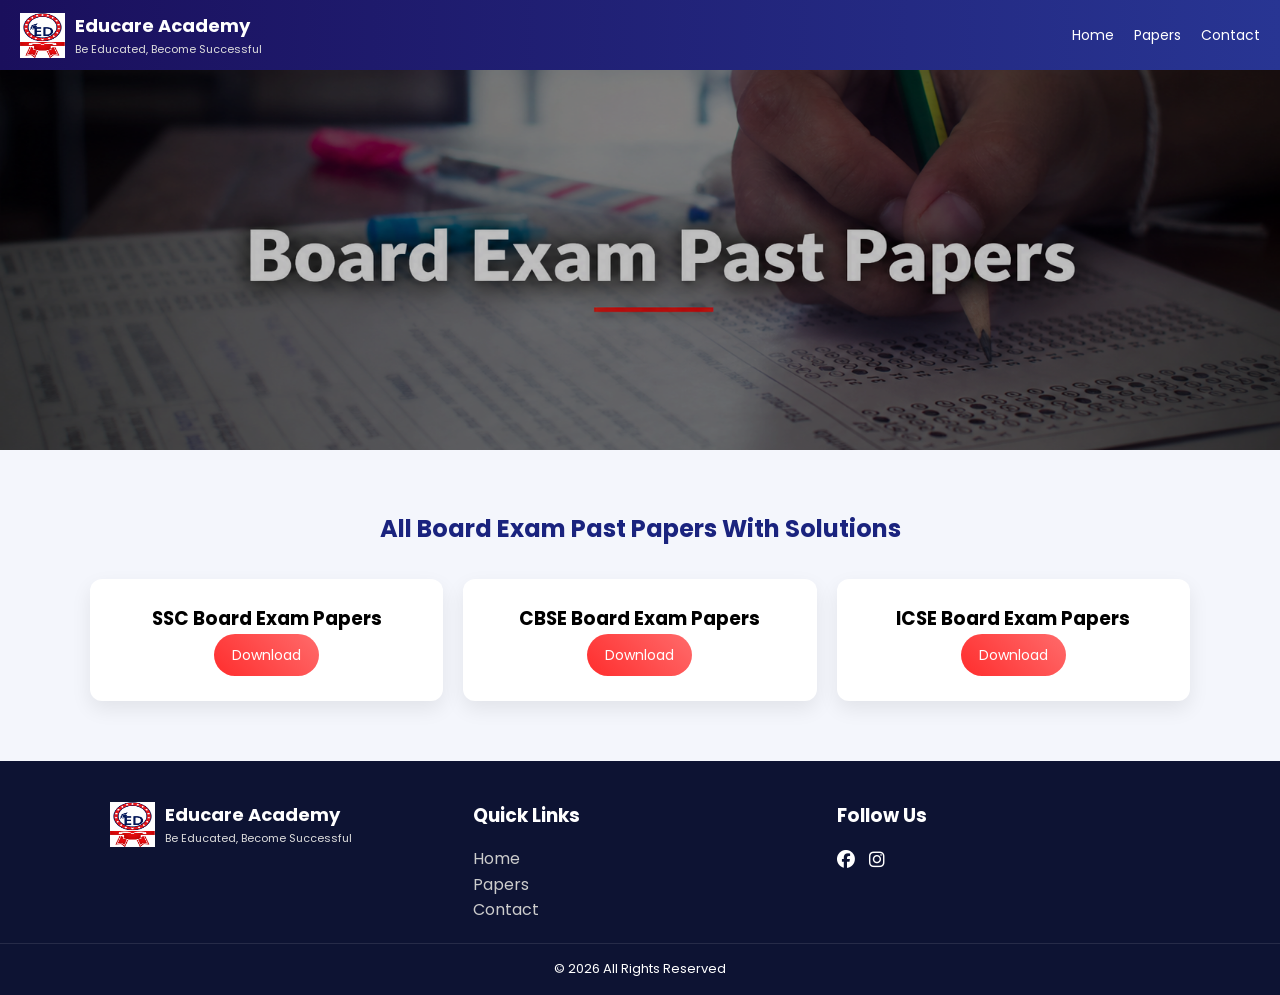
==== board-papers.html @ 6310fab0 "Updated my project" ====
<!DOCTYPE html>
<html lang="en">

<head>
    <meta charset="UTF-8">
    <meta name="viewport" content="width=device-width, initial-scale=1.0">
    <title>Board Exam Past Papers</title>

    <!-- Font -->
    <link href="https://fonts.googleapis.com/css2?family=Poppins:wght@300;400;600&display=swap" rel="stylesheet">

    <!-- Font Awesome -->
    <link rel="stylesheet" href="https://cdnjs.cloudflare.com/ajax/libs/font-awesome/6.5.1/css/all.min.css">

    <style>
        * {
            margin: 0;
            padding: 0;
            box-sizing: border-box;
            font-family: 'Poppins', sans-serif;
        }

        body {
            line-height: 1.6;
        }

        /* NAVBAR */
        .navbar {
            background: linear-gradient(90deg, #1a0f5c, #283593);
            padding: 12px 20px;
            color: white;
            display: flex;
            justify-content: space-between;
            align-items: center;
            flex-wrap: wrap;
        }

        /* LOGO */
        .logo {
            display: flex;
            align-items: center;
            gap: 10px;
            text-decoration: none;
            color: white;
        }

        .logo img {
            width: 45px;
            height: 45px;
        }

        .logo-text h2 {
            font-size: 18px;
        }

        .logo-text span {
            font-size: 11px;
            color: #ddd;
            display: block;
        }

        /* NAV LINKS */
        .nav-links {
            display: flex;
            gap: 20px;
            list-style: none;
        }

        .nav-links li a {
            color: white;
            text-decoration: none;
            font-size: 14px;
            transition: 0.3s;
        }

        .nav-links li a:hover {
            color: #ff4d4d;
        }

        /* HERO */
        .hero-section {
            width: 100%;
            height: 380px;
            background: url('images/board-bg.png') no-repeat center/cover;
            position: relative;
        }

        .hero-section::after {
            content: "";
            position: absolute;
            inset: 0;
            background: rgba(0, 0, 0, 0.25);
        }

        /* SECTION */
        .section {
            padding: 60px 15px;
            background: #f4f6fc;
            text-align: center;
        }

        .section h2 {
            color: #1a237e;
            margin-bottom: 30px;
        }

        /* GRID */
        .grid {
            display: grid;
            grid-template-columns: repeat(auto-fit, minmax(240px, 1fr));
            gap: 20px;
            max-width: 1100px;
            margin: auto;
        }

        /* CARD */
        .card {
            padding: 25px;
            border-radius: 12px;
            background: #fff;
            box-shadow: 0 8px 20px rgba(0, 0, 0, 0.08);
            transition: 0.3s ease;
        }

        .card:hover {
            transform: translateY(-6px);
        }

        /* BUTTON */
        .btn {
            background: linear-gradient(45deg, #ff2d2d, #ff6b6b);
            color: #fff;
            padding: 10px 18px;
            border-radius: 25px;
            text-decoration: none;
            font-size: 14px;
            display: inline-block;
            transition: 0.3s;
        }

        .btn:hover {
            transform: scale(1.05);
        }

        /* FOOTER */
        .footer {
            background: #0d1333;
            color: #fff;
            padding-top: 40px;
        }

        .footer-container {
            display: grid;
            grid-template-columns: repeat(auto-fit, minmax(220px, 1fr));
            gap: 30px;
            max-width: 1100px;
            margin: auto;
            padding: 0 20px;
        }

        .footer-box h3 {
            margin-bottom: 15px;
        }

        .footer-box p {
            font-size: 14px;
            color: #ccc;
        }

        .footer-box ul {
            list-style: none;
        }

        .footer-box ul li a {
            color: #ccc;
            text-decoration: none;
        }

        .footer-box ul li a:hover {
            color: #ff4d4d;
        }

        /* SOCIAL */
        .social-icons a {
            color: #fff;
            margin-right: 10px;
            font-size: 18px;
            transition: 0.3s;
        }

        .social-icons a:hover {
            color: #ff4d4d;
        }

        .footer-bottom {
            text-align: center;
            padding: 15px;
            margin-top: 20px;
            border-top: 1px solid rgba(255, 255, 255, 0.1);
            font-size: 13px;
        }

        /* RESPONSIVE */
        @media(max-width:768px) {
            .hero-section {
                height: 250px;
            }
        }

        @media(max-width:480px) {
            .navbar {
                flex-direction: column;
                align-items: flex-start;
                gap: 10px;
            }

            .nav-links {
                width: 100%;
                justify-content: space-between;
                flex-wrap: wrap;
            }

            .hero-section {
                height: 180px;
            }

            .logo img {
                width: 40px;
            }
        }
    </style>
</head>

<body>

    <!-- NAVBAR -->
    <div class="navbar">
        <a href="#" class="logo">
            <img src="images/logo.png" alt="Logo">
            <div class="logo-text">
                <h2>Educare Academy</h2>
                <span>Be Educated, Become Successful</span>
            </div>
        </a>

        <ul class="nav-links">
            <li><a href="#">Home</a></li>
            <li><a href="#">Papers</a></li>
            <li><a href="#">Contact</a></li>
        </ul>
    </div>

    <!-- HERO -->
    <div class="hero-section"></div>

    <!-- SECTION -->
    <div class="section">
        <h2>All Board Exam Past Papers With Solutions</h2>

        <div class="grid">

            <div class="card">
                <h3>SSC Board Exam Papers</h3>
                <a href="#" class="btn">Download</a>
            </div>

            <div class="card">
                <h3>CBSE Board Exam Papers</h3>
                <a href="#" class="btn">Download</a>
            </div>

            <div class="card">
                <h3>ICSE Board Exam Papers</h3>
                <a href="#" class="btn">Download</a>
            </div>

        </div>
    </div>

    <!-- FOOTER -->
    <footer class="footer">

        <div class="footer-container">

            <!-- LOGO -->
            <div class="footer-box">
                <a href="#" class="logo">
                    <img src="images/logo.png" alt="Logo">
                    <div class="logo-text">
                        <h2>Educare Academy</h2>
                        <span>Be Educated, Become Successful</span>
                    </div>
                </a>
            </div>

            <!-- LINKS -->
            <div class="footer-box">
                <h3>Quick Links</h3>
                <ul>
                    <li><a href="#">Home</a></li>
                    <li><a href="#">Papers</a></li>
                    <li><a href="#">Contact</a></li>
                </ul>
            </div>

            <!-- SOCIAL -->
            <div class="footer-box">
                <h3>Follow Us</h3>
                <div class="social-icons">
                    <a href="#"><i class="fab fa-facebook"></i></a>
                    <a href="#"><i class="fab fa-instagram"></i></a>
                </div>
            </div>

        </div>

        <div class="footer-bottom">
            © 2026 All Rights Reserved
        </div>

    </footer>

</body>

</html>
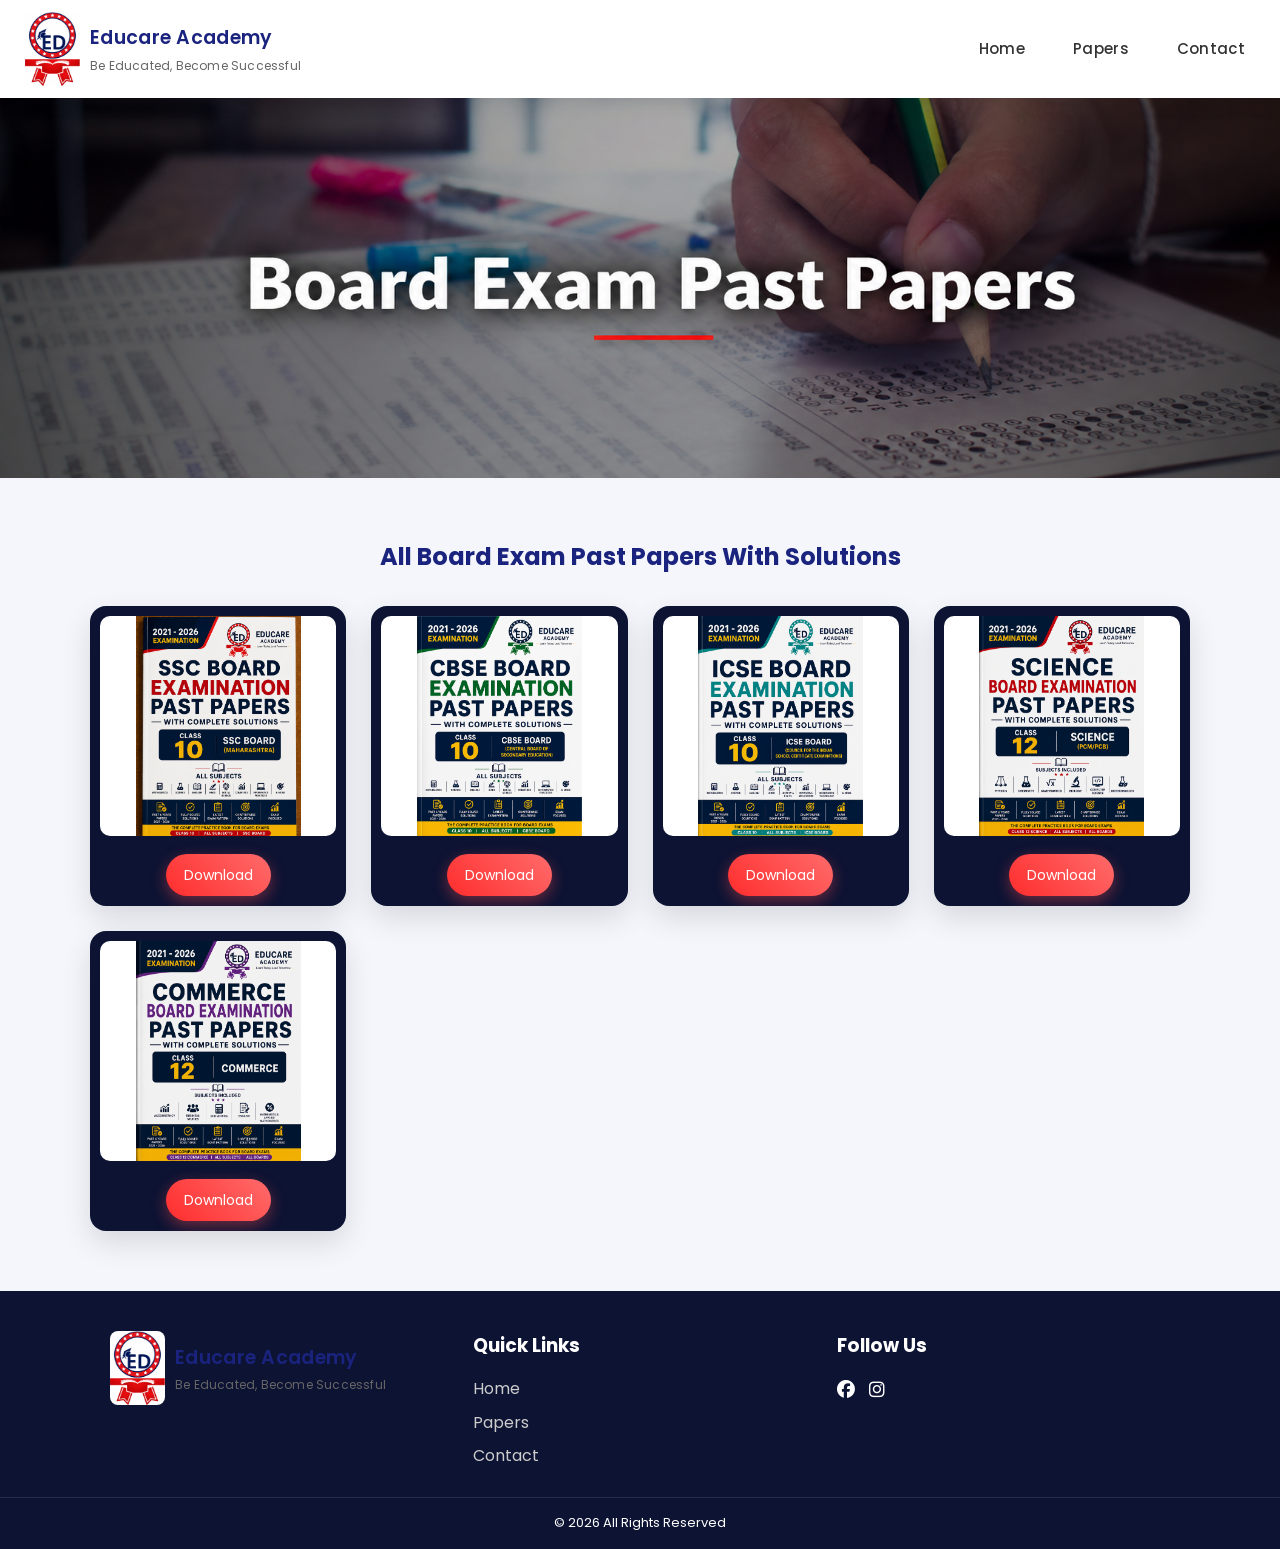
==== commit f2c069fa: "Updated Monday" ====
--- a/board-papers.html
+++ b/board-papers.html
@@ -5,230 +5,12 @@
     <meta charset="UTF-8">
     <meta name="viewport" content="width=device-width, initial-scale=1.0">
     <title>Board Exam Past Papers</title>
-
     <!-- Font -->
     <link href="https://fonts.googleapis.com/css2?family=Poppins:wght@300;400;600&display=swap" rel="stylesheet">
-
     <!-- Font Awesome -->
     <link rel="stylesheet" href="https://cdnjs.cloudflare.com/ajax/libs/font-awesome/6.5.1/css/all.min.css">
-
-    <style>
-        * {
-            margin: 0;
-            padding: 0;
-            box-sizing: border-box;
-            font-family: 'Poppins', sans-serif;
-        }
-
-        body {
-            line-height: 1.6;
-        }
-
-        /* NAVBAR */
-        .navbar {
-            background: linear-gradient(90deg, #1a0f5c, #283593);
-            padding: 12px 20px;
-            color: white;
-            display: flex;
-            justify-content: space-between;
-            align-items: center;
-            flex-wrap: wrap;
-        }
-
-        /* LOGO */
-        .logo {
-            display: flex;
-            align-items: center;
-            gap: 10px;
-            text-decoration: none;
-            color: white;
-        }
-
-        .logo img {
-            width: 45px;
-            height: 45px;
-        }
-
-        .logo-text h2 {
-            font-size: 18px;
-        }
-
-        .logo-text span {
-            font-size: 11px;
-            color: #ddd;
-            display: block;
-        }
-
-        /* NAV LINKS */
-        .nav-links {
-            display: flex;
-            gap: 20px;
-            list-style: none;
-        }
-
-        .nav-links li a {
-            color: white;
-            text-decoration: none;
-            font-size: 14px;
-            transition: 0.3s;
-        }
-
-        .nav-links li a:hover {
-            color: #ff4d4d;
-        }
-
-        /* HERO */
-        .hero-section {
-            width: 100%;
-            height: 380px;
-            background: url('images/board-bg.png') no-repeat center/cover;
-            position: relative;
-        }
-
-        .hero-section::after {
-            content: "";
-            position: absolute;
-            inset: 0;
-            background: rgba(0, 0, 0, 0.25);
-        }
-
-        /* SECTION */
-        .section {
-            padding: 60px 15px;
-            background: #f4f6fc;
-            text-align: center;
-        }
-
-        .section h2 {
-            color: #1a237e;
-            margin-bottom: 30px;
-        }
-
-        /* GRID */
-        .grid {
-            display: grid;
-            grid-template-columns: repeat(auto-fit, minmax(240px, 1fr));
-            gap: 20px;
-            max-width: 1100px;
-            margin: auto;
-        }
-
-        /* CARD */
-        .card {
-            padding: 25px;
-            border-radius: 12px;
-            background: #fff;
-            box-shadow: 0 8px 20px rgba(0, 0, 0, 0.08);
-            transition: 0.3s ease;
-        }
-
-        .card:hover {
-            transform: translateY(-6px);
-        }
-
-        /* BUTTON */
-        .btn {
-            background: linear-gradient(45deg, #ff2d2d, #ff6b6b);
-            color: #fff;
-            padding: 10px 18px;
-            border-radius: 25px;
-            text-decoration: none;
-            font-size: 14px;
-            display: inline-block;
-            transition: 0.3s;
-        }
-
-        .btn:hover {
-            transform: scale(1.05);
-        }
-
-        /* FOOTER */
-        .footer {
-            background: #0d1333;
-            color: #fff;
-            padding-top: 40px;
-        }
-
-        .footer-container {
-            display: grid;
-            grid-template-columns: repeat(auto-fit, minmax(220px, 1fr));
-            gap: 30px;
-            max-width: 1100px;
-            margin: auto;
-            padding: 0 20px;
-        }
-
-        .footer-box h3 {
-            margin-bottom: 15px;
-        }
-
-        .footer-box p {
-            font-size: 14px;
-            color: #ccc;
-        }
-
-        .footer-box ul {
-            list-style: none;
-        }
-
-        .footer-box ul li a {
-            color: #ccc;
-            text-decoration: none;
-        }
-
-        .footer-box ul li a:hover {
-            color: #ff4d4d;
-        }
-
-        /* SOCIAL */
-        .social-icons a {
-            color: #fff;
-            margin-right: 10px;
-            font-size: 18px;
-            transition: 0.3s;
-        }
-
-        .social-icons a:hover {
-            color: #ff4d4d;
-        }
-
-        .footer-bottom {
-            text-align: center;
-            padding: 15px;
-            margin-top: 20px;
-            border-top: 1px solid rgba(255, 255, 255, 0.1);
-            font-size: 13px;
-        }
-
-        /* RESPONSIVE */
-        @media(max-width:768px) {
-            .hero-section {
-                height: 250px;
-            }
-        }
-
-        @media(max-width:480px) {
-            .navbar {
-                flex-direction: column;
-                align-items: flex-start;
-                gap: 10px;
-            }
-
-            .nav-links {
-                width: 100%;
-                justify-content: space-between;
-                flex-wrap: wrap;
-            }
-
-            .hero-section {
-                height: 180px;
-            }
-
-            .logo img {
-                width: 40px;
-            }
-        }
-    </style>
+    <!-- CSS -->
+    <link rel="stylesheet" href="board-papers.css">
 </head>
 
 <body>
@@ -244,9 +26,9 @@
         </a>
 
         <ul class="nav-links">
-            <li><a href="#">Home</a></li>
-            <li><a href="#">Papers</a></li>
-            <li><a href="#">Contact</a></li>
+            <li><a href="">Home</a></li>
+            <li><a href="">Papers</a></li>
+            <li><a href="">Contact</a></li>
         </ul>
     </div>
 
@@ -260,18 +42,38 @@
         <div class="grid">
 
             <div class="card">
-                <h3>SSC Board Exam Papers</h3>
-                <a href="#" class="btn">Download</a>
+                <img src="images/SSC Board.png" alt="SSC">
+                <div class="card-content">
+                    <a href="SSC Board.html" class="btn">Download</a>
+                </div>
             </div>
 
             <div class="card">
-                <h3>CBSE Board Exam Papers</h3>
-                <a href="#" class="btn">Download</a>
+                <img src="images/CBSE Board.png" alt="CBSE">
+                <div class="card-content">
+                    <a href="CBSE Board.html" class="btn">Download</a>
+                </div>
             </div>
 
             <div class="card">
-                <h3>ICSE Board Exam Papers</h3>
-                <a href="#" class="btn">Download</a>
+                <img src="images/ICSE Board.png" alt="ICSE">
+                <div class="card-content">
+                    <a href="ICSE Board.html" class="btn">Download</a>
+                </div>
+            </div>
+
+            <div class="card">
+                <img src="images/Science Board.png" alt="Science">
+                <div class="card-content">
+                    <a href="Science Board.html" class="btn">Download</a>
+                </div>
+            </div>
+
+            <div class="card">
+                <img src="images/Commerce Board.png" alt="Commerce">
+                <div class="card-content">
+                    <a href="Commerce Board.html" class="btn">Download</a>
+                </div>
             </div>
 
         </div>
@@ -320,6 +122,9 @@
 
     </footer>
 
+
+    <script src="js/disable.js"></script>
+
 </body>
 
 </html>
--- a/board-papers.css
+++ b/board-papers.css
@@ -0,0 +1,270 @@
+* {
+  margin: 0;
+  padding: 0;
+  box-sizing: border-box;
+  font-family: "Poppins", sans-serif;
+}
+html {
+  scroll-behavior: smooth;
+}
+body {
+  line-height: 1.6;
+}
+.navbar {
+  background: #ffffff;
+  padding: 12px 25px;
+  display: flex;
+  justify-content: space-between;
+  align-items: center;
+  flex-wrap: wrap;
+
+  /* premium shadow */
+  box-shadow: 0 4px 20px rgba(0, 0, 0, 0.08);
+
+  position: sticky;
+  top: 0;
+  z-index: 1000;
+}
+
+/* LOGO */
+.logo {
+  display: flex;
+  align-items: center;
+  gap: 10px;
+  text-decoration: none;
+}
+
+.logo img {
+  width: 55px;
+  border-radius: 8px;
+}
+
+/* TEXT */
+.logo-text h2 {
+  font-size: 19px;
+  font-weight: 600;
+  color: #1a237e;
+  letter-spacing: 0.3px;
+}
+
+.logo-text span {
+  font-size: 12px;
+  color: #666;
+  letter-spacing: 0.2px;
+  margin-top: 2px;
+  display: block;
+}
+
+/* NAV LINKS */
+.nav-links {
+  display: flex;
+  gap: 28px;
+  list-style: none;
+  align-items: center;
+}
+
+.nav-links a {
+  color: #333;
+  text-decoration: none;
+  font-size: 15px;
+  font-weight: 500;
+  letter-spacing: 0.3px;
+  padding: 6px 10px;
+  border-radius: 6px;
+  transition: 0.3s ease;
+}
+
+
+/* HERO */
+.hero-section {
+  width: 100%;
+  height: 380px;
+  background: url("images/board-bg.png") center/cover no-repeat;
+  position: relative;
+  display: flex;
+  align-items: center;
+  justify-content: center;
+}
+
+/* SECTION */
+.section {
+  padding: 60px 15px;
+  background: #f4f6fc;
+  text-align: center;
+}
+
+.section h2 {
+  color: #1a237e;
+  margin-bottom: 30px;
+}
+
+/* GRID */
+.grid {
+  display: grid;
+  grid-template-columns: repeat(auto-fit, minmax(250px, 1fr));
+  gap: 25px;
+  max-width: 1100px;
+  margin: auto;
+}
+
+.card {
+  position: relative;
+  border-radius: 16px;
+  overflow: hidden;
+  cursor: pointer;
+  box-shadow: 0 12px 30px rgba(0, 0, 0, 0.12);
+  transition: 0.4s ease;
+
+  /* NEW */
+  background: #0d1333;
+  padding: 10px;
+}
+
+/* IMAGE FULL SHOW */
+.card img {
+  width: 100%;
+  height: 220px; /* fixed clean height */
+  object-fit: contain; /* FULL IMAGE SHOW */
+  background: #fff; /* white background for empty space */
+  border-radius: 10px;
+}
+
+/* OVERLAY REMOVE (important) */
+.card::after {
+  display: none;
+}
+
+/* CONTENT CENTER */
+.card-content {
+  text-align: center;
+  margin-top: 10px;
+  position: static;
+}
+
+/* BUTTON STYLE UPGRADE */
+.btn {
+  background: linear-gradient(45deg, #ff2d2d, #ff6b6b);
+  color: #fff;
+  padding: 10px 18px;
+  border-radius: 30px;
+  text-decoration: none;
+  font-size: 14px;
+  display: inline-block;
+  transition: 0.3s;
+  box-shadow: 0 5px 15px rgba(255, 77, 77, 0.4);
+}
+
+.btn:hover {
+  transform: scale(1.08);
+}
+
+/* HOVER EFFECT */
+.card:hover img {
+  transform: scale(1.12);
+}
+
+.card:hover::after {
+  opacity: 1;
+}
+
+.card:hover {
+  transform: translateY(-8px);
+}
+
+/* FOOTER */
+.footer {
+  background: #0d1333;
+  color: #fff;
+  padding-top: 40px;
+}
+
+.footer-container {
+  display: grid;
+  grid-template-columns: repeat(auto-fit, minmax(220px, 1fr));
+  gap: 30px;
+  max-width: 1100px;
+  margin: auto;
+  padding: 0 20px;
+}
+
+.footer-box h3 {
+  margin-bottom: 15px;
+}
+
+.footer-box ul {
+  list-style: none;
+}
+
+.footer-box ul li {
+  margin-bottom: 8px;
+}
+
+.footer-box ul a {
+  color: #ccc;
+  text-decoration: none;
+}
+
+.footer-box ul a:hover {
+  color: #ff4d4d;
+}
+
+/* SOCIAL */
+.social-icons a {
+  color: #fff;
+  margin-right: 10px;
+  font-size: 18px;
+}
+
+.social-icons a:hover {
+  color: #ff4d4d;
+}
+
+.footer-bottom {
+  text-align: center;
+  padding: 15px;
+  margin-top: 20px;
+  border-top: 1px solid rgba(255, 255, 255, 0.1);
+  font-size: 13px;
+}
+
+/* RESPONSIVE */
+@media (max-width: 768px) {
+  .navbar {
+    flex-direction: column;
+    align-items: flex-start;
+  }
+
+  .nav-links {
+    width: 100%;
+    justify-content: space-between;
+    margin-top: 10px;
+  }
+
+  .hero-section {
+    height: 250px;
+  }
+
+  .card img {
+    height: 180px;
+  }
+}
+
+@media (max-width: 480px) {
+  .navbar {
+    flex-direction: column;
+    align-items: flex-start;
+  }
+
+  .nav-links {
+    width: 100%;
+    justify-content: space-between;
+  }
+
+  .hero-section {
+    height: 180px;
+  }
+
+  .card img {
+    height: 160px;
+  }
+}
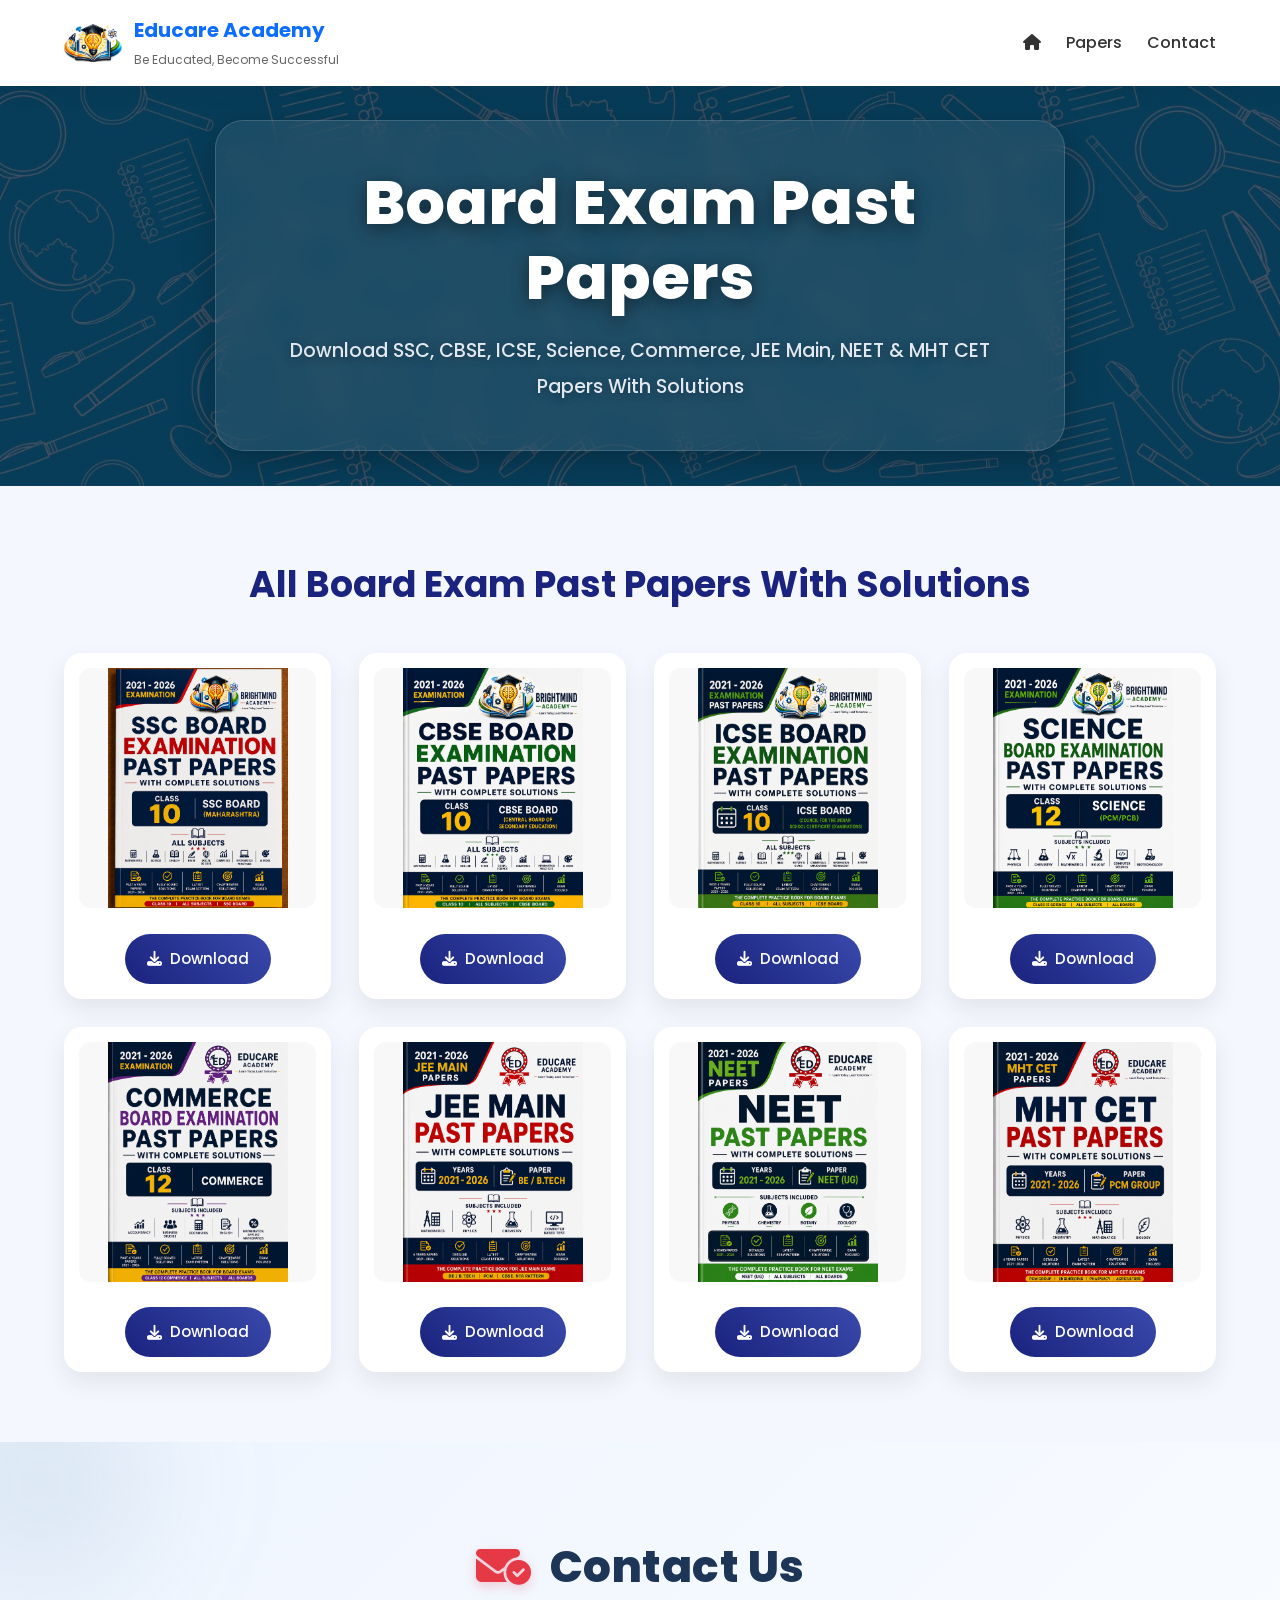
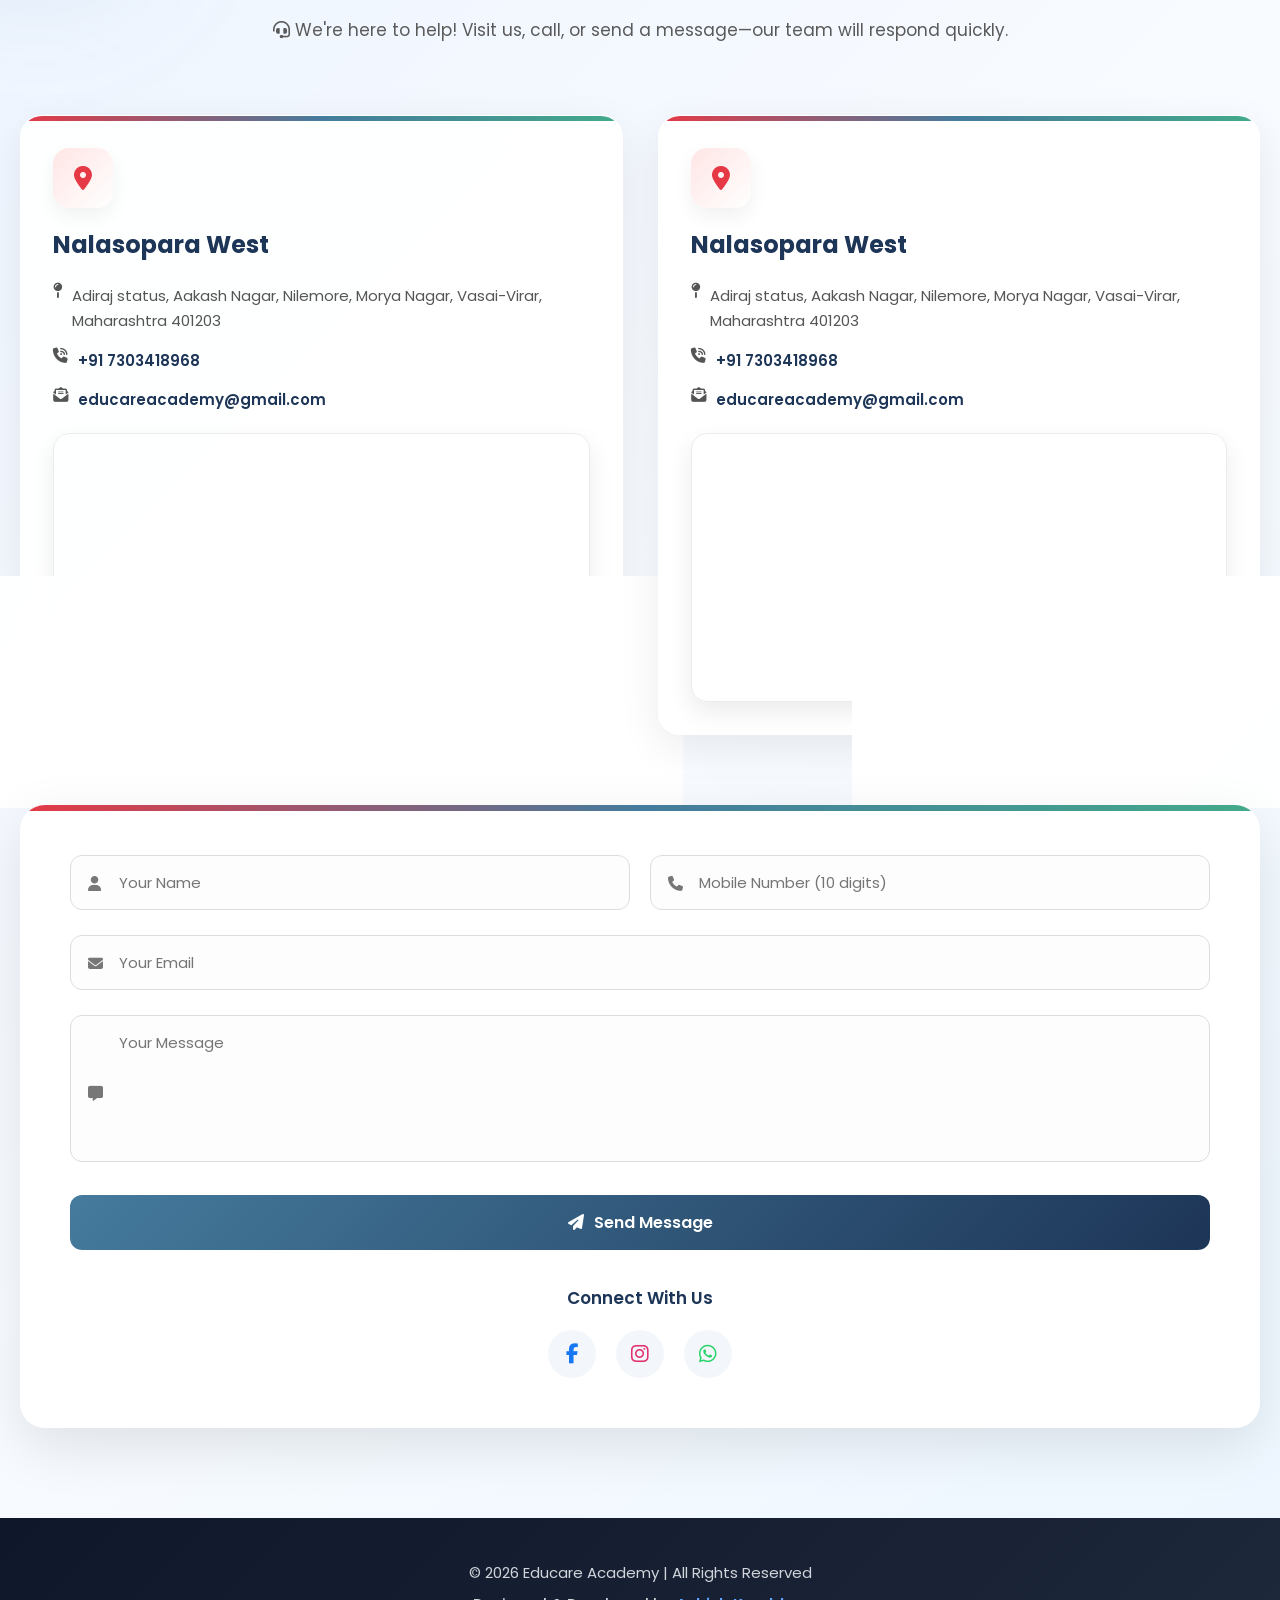
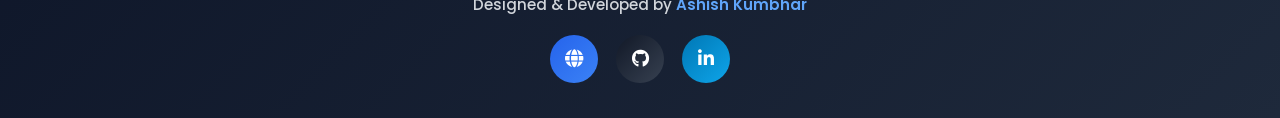
==== commit c8385b04: "update project" ====
--- a/board-papers.html
+++ b/board-papers.html
@@ -2,127 +2,359 @@
 <html lang="en">
 
 <head>
-    <meta charset="UTF-8">
-    <meta name="viewport" content="width=device-width, initial-scale=1.0">
-    <title>Board Exam Past Papers</title>
-    <!-- Font -->
-    <link href="https://fonts.googleapis.com/css2?family=Poppins:wght@300;400;600&display=swap" rel="stylesheet">
-    <!-- Font Awesome -->
-    <link rel="stylesheet" href="https://cdnjs.cloudflare.com/ajax/libs/font-awesome/6.5.1/css/all.min.css">
+    <meta charset="UTF-8" />
+    <meta name="viewport" content="width=device-width, initial-scale=1.0" />
+    <title> Board Exam Past Papers | SSC, CBSE, ICSE Papers | Educare Academy </title>
+    <!-- SEO -->
+    <meta name="description"
+        content="Download SSC, CBSE, ICSE, Science & Commerce board exam previous year question papers with solutions, PDFs, important questions, and study material at Educare Academy." />
+    <meta name="keywords"
+        content=" SSC papers,CBSE papers,ICSE papers,HSC papers,Science board papers,Commerce board papers,previous year papers,  board exam papers PDF, question papers with solutions, class 10 papers, class 12 papers,Maharashtra board papers,Educare Academy" />
+    <meta name="author" content="Ashish Kumbhar" />
+
+    <!-- THEME COLOR -->
+    <meta name="theme-color" content="#0d6efd" />
+
+    <!-- FAVICON -->
+    <link rel="icon" type="image/png" href="images/logo.png" />
+    <!-- APPLE ICON -->
+    <link rel="apple-touch-icon" href="images/logo.png" />
+    <!-- OPEN GRAPH / SOCIAL SHARE -->
+    <meta property="og:title" content="Educare Academy" />
+    <meta property="og:description" content="Best Coaching Classes for 5th to 12th Students." />
+    <meta property="og:type" content="website" />
+
+    <!-- GOOGLE FONT -->
+    <link rel="preconnect" href="https://fonts.googleapis.com" />
+    <link rel="preconnect" href="https://fonts.gstatic.com" crossorigin />
+
+    <link href="https://fonts.googleapis.com/css2?family=Poppins:wght@300;400;500;600;700&display=swap"
+        rel="stylesheet" />
+
+    <!-- FONT AWESOME -->
+    <link rel="stylesheet" href="https://cdnjs.cloudflare.com/ajax/libs/font-awesome/6.6.0/css/all.min.css" />
+
     <!-- CSS -->
-    <link rel="stylesheet" href="board-papers.css">
+    <link rel="stylesheet" href="css/board-papers.css" />
 </head>
 
 <body>
-
     <!-- NAVBAR -->
-    <div class="navbar">
-        <a href="#" class="logo">
-            <img src="images/logo.png" alt="Logo">
+    <header class="navbar">
+        <a href="index.html" class="logo">
+            <img src="images/smart1.png" alt="BRIGHTMIND Logo"  loading="lazy" />
             <div class="logo-text">
                 <h2>Educare Academy</h2>
                 <span>Be Educated, Become Successful</span>
             </div>
         </a>
 
-        <ul class="nav-links">
-            <li><a href="">Home</a></li>
-            <li><a href="">Papers</a></li>
-            <li><a href="">Contact</a></li>
+        <!-- HAMBURGER -->
+        <div class="hamburger" id="hamburger" aria-label="Menu" aria-expanded="false" role="button">
+            <span></span>
+            <span></span>
+            <span></span>
+        </div>
+
+        <!-- NAV LINKS -->
+        <ul class="nav-links" id="navLinks">
+            <li> <a href="index.html"><i class="fa-solid fa-house"></i></a></li>
+            <li><a href="#papers">Papers</a></li>
+            <li><a href="#contact">Contact</a></li>
         </ul>
-    </div>
-
-    <!-- HERO -->
-    <div class="hero-section"></div>
-
-    <!-- SECTION -->
-    <div class="section">
-        <h2>All Board Exam Past Papers With Solutions</h2>
-
+    </header>
+
+    <!-- HERO SECTION -->
+    <section class="hero-section">
+        <div class="hero-content">
+            <h1>Board Exam Past Papers</h1>
+            <p>
+                Download SSC, CBSE, ICSE, Science, Commerce,
+                JEE Main, NEET & MHT CET Papers With Solutions
+            </p>
+        </div>
+    </section>
+
+    <!-- PAPERS SECTION -->
+    <section class="section" id="papers">
+        <h2>
+            All Board Exam Past Papers With Solutions
+        </h2>
         <div class="grid">
 
-            <div class="card">
-                <img src="images/SSC Board.png" alt="SSC">
-                <div class="card-content">
-                    <a href="SSC Board.html" class="btn">Download</a>
-                </div>
-            </div>
-
-            <div class="card">
-                <img src="images/CBSE Board.png" alt="CBSE">
-                <div class="card-content">
-                    <a href="CBSE Board.html" class="btn">Download</a>
-                </div>
-            </div>
-
-            <div class="card">
-                <img src="images/ICSE Board.png" alt="ICSE">
-                <div class="card-content">
-                    <a href="ICSE Board.html" class="btn">Download</a>
-                </div>
-            </div>
-
-            <div class="card">
-                <img src="images/Science Board.png" alt="Science">
-                <div class="card-content">
-                    <a href="Science Board.html" class="btn">Download</a>
-                </div>
-            </div>
-
-            <div class="card">
-                <img src="images/Commerce Board.png" alt="Commerce">
-                <div class="card-content">
-                    <a href="Commerce Board.html" class="btn">Download</a>
-                </div>
-            </div>
-
-        </div>
-    </div>
+            <!-- SSC -->
+            <div class="card">
+                <img src="images/SSC Board1.png" alt="SSC Board" loading="lazy" />
+                <div class="card-content">
+                    <a href="SSC Board.html" class="btn">
+                        <i class="fa-solid fa-download"></i>
+                        Download
+                    </a>
+                </div>
+            </div>
+
+            <!-- CBSE -->
+            <div class="card">
+                <img src="images/CBSE Board1.png" alt="CBSE Board" loading="lazy" />
+                <div class="card-content">
+                    <a href="CBSE Board.html" class="btn">
+                        <i class="fa-solid fa-download"></i>
+                        Download
+                    </a>
+                </div>
+            </div>
+
+            <!-- ICSE -->
+            <div class="card">
+                <img src="images/ICSE Board1.png" alt="ICSE Board" loading="lazy" />
+                <div class="card-content">
+                    <a href="ICSE Board.html" class="btn">
+                        <i class="fa-solid fa-download"></i>
+                        Download
+                    </a>
+                </div>
+            </div>
+
+            <!-- SCIENCE -->
+            <div class="card">
+                <img src="images/Science Board1.png" alt="Science Board" loading="lazy" />
+                <div class="card-content">
+                    <a href="Science Board.html" class="btn">
+                        <i class="fa-solid fa-download"></i>
+                        Download
+                    </a>
+                </div>
+            </div>
+
+            <!-- COMMERCE -->
+            <div class="card">
+                <img src="images/Commerce Board.png" alt="Commerce Board" loading="lazy" />
+                <div class="card-content">
+                    <a href="Commerce Board.html" class="btn">
+                        <i class="fa-solid fa-download"></i>
+                        Download
+                    </a>
+                </div>
+            </div>
+
+            <!-- JEE -->
+            <div class="card">
+                <img src="images/Jee.png" alt="JEE" loading="lazy" />
+                <div class="card-content">
+                    <a href="Jee.html" class="btn">
+                        <i class="fa-solid fa-download"></i>
+                        Download
+                    </a>
+                </div>
+            </div>
+
+            <!-- NEET -->
+            <div class="card">
+                <img src="images/Neet.png" alt="NEET" loading="lazy" />
+                <div class="card-content">
+                    <a href="Neet.html" class="btn">
+                        <i class="fa-solid fa-download"></i>
+                        Download
+                    </a>
+                </div>
+            </div>
+
+            <!-- MHT CET -->
+            <div class="card">
+                <img src="images/MhtCet.png" alt="MHT CET" loading="lazy" />
+                <div class="card-content">
+                    <a href="MhtCet.html" class="btn">
+                        <i class="fa-solid fa-download"></i>
+                        Download
+                    </a>
+                </div>
+            </div>
+        </div>
+    </section>
+
+    <!-- CONTACT -->
+    <section id="contact" class="contact-section">
+        <div class="container">
+            <div class="section-header">
+                <h2>
+                    <i class="fa-solid fa-envelope-circle-check"></i>
+                    Contact Us
+                </h2>
+                <p>
+                    <i class="fa-solid fa-headset"></i>
+                    We're here to help! Visit us, call, or send a message—our team will
+                    respond quickly.
+                </p>
+            </div>
+
+            <div class="contact-cards">
+                <!-- Location 1 -->
+                <div class="contact-card">
+                    <div class="icon location-icon">
+                        <i class="fa-solid fa-location-dot"></i>
+                    </div>
+                    <h3>Nalasopara West</h3>
+                    <p>
+                        <i class="fa-solid fa-map-pin"></i>
+                        Adiraj status, Aakash Nagar, Nilemore, Morya Nagar, Vasai-Virar, Maharashtra 401203
+                    </p>
+                    <p>
+                        <i class="fa-solid fa-phone-volume"></i>
+                        <a href="tel:+917303418968">+91 7303418968</a>
+                    </p>
+                    <p>
+                        <i class="fa-solid fa-envelope-open-text"></i>
+                        <a href="mailto:educareacademy@gmail.com">educareacademy@gmail.com</a>
+                    </p>
+                    <div class="map-container">
+                        <iframe
+                            src="https://www.google.com/maps/embed?pb=!1m18!1m12!1m3!1d4502.473296591997!2d72.81394097584365!3d19.42638854087799!2m3!1f0!2f0!3f0!3m2!1i1024!2i768!4f13.1!3m3!1m2!1s0x3be7a90040b40301%3A0xf8ac2c073bb84f19!2sAdiraj%20Status!5e1!3m2!1sen!2sin!4v1779832870235!5m2!1sen!2sin"
+                            width="600" height="450" style="border:0;" allowfullscreen="" loading="lazy"
+                            referrerpolicy="no-referrer-when-downgrade">
+                        </iframe>
+                    </div>
+                </div>
+
+                <!-- Location 2 -->
+                <div class="contact-card">
+                    <div class="icon location-icon">
+                        <i class="fa-solid fa-location-dot"></i>
+                    </div>
+                    <h3>Nalasopara West</h3>
+                    <p>
+                        <i class="fa-solid fa-map-pin"></i>
+                        Adiraj status, Aakash Nagar, Nilemore, Morya Nagar, Vasai-Virar, Maharashtra 401203
+                    </p>
+                    <p>
+                        <i class="fa-solid fa-phone-volume"></i>
+                        <a href="tel:+917303418968">+91 7303418968</a>
+                    </p>
+                    <p>
+                        <i class="fa-solid fa-envelope-open-text"></i>
+                        <a href="mailto:educareacademy@gmail.com">educareacademy@gmail.com</a>
+                    </p>
+                    <div class="map-container">
+                        <iframe
+                            src="https://www.google.com/maps/embed?pb=!1m18!1m12!1m3!1d4502.473296591997!2d72.81394097584365!3d19.42638854087799!2m3!1f0!2f0!3f0!3m2!1i1024!2i768!4f13.1!3m3!1m2!1s0x3be7a90040b40301%3A0xf8ac2c073bb84f19!2sAdiraj%20Status!5e1!3m2!1sen!2sin!4v1779832870235!5m2!1sen!2sin"
+                            width="600" height="450" style="border:0;" allowfullscreen="" loading="lazy"
+                            referrerpolicy="no-referrer-when-downgrade">
+                        </iframe>
+                    </div>
+                </div>
+            </div>
+
+            <div class="contact-form-container">
+                <form class="contact-form">
+                    <div class="form-row">
+                        <div class="input-group">
+                            <i class="fa-solid fa-user"></i>
+                            <input type="text" name="name" placeholder="Your Name" required />
+                        </div>
+
+                        <div class="input-group">
+                            <i class="fa-solid fa-phone"></i>
+                            <input type="tel" name="phone" placeholder="Mobile Number (10 digits)" maxlength="10"
+                                required />
+                        </div>
+                    </div>
+
+                    <div class="form-row">
+                        <div class="input-group">
+                            <i class="fa-solid fa-envelope"></i>
+                            <input type="email" name="email" placeholder="Your Email" required />
+                        </div>
+                    </div>
+
+                    <div class="input-group full">
+                        <i class="fa-solid fa-message"></i>
+                        <textarea name="message" rows="5" placeholder="Your Message" required></textarea>
+                    </div>
+
+                    <button type="submit" class="btn">
+                        <i class="fa-solid fa-paper-plane btn-icon"></i>
+                        <span class="btn-text">Send Message</span>
+                    </button>
+
+                </form>
+                <!-- Social Icons -->
+                <div class="contact-social">
+                    <span>Connect With Us</span>
+                    <a href="#" aria-label="Facebook" class="facebook">
+                        <i class="fa-brands fa-facebook-f"></i>
+                    </a>
+                    <a href="https://www.instagram.com/prajapati_ashish_21?utm_source=qr&igsh=MWJlMmxheTUxdzZxcg=="
+                        aria-label="Instagram" class="instagram">
+                        <i class="fa-brands fa-instagram"></i>
+                    </a>
+                    <a href="https://wa.me/917303418968" aria-label="WhatsApp" class="whatsapp">
+                        <i class="fa-brands fa-whatsapp"></i>
+                    </a>
+                </div>
+            </div>
+        </div>
+    </section>
 
     <!-- FOOTER -->
-    <footer class="footer">
-
-        <div class="footer-container">
-
-            <!-- LOGO -->
-            <div class="footer-box">
-                <a href="#" class="logo">
-                    <img src="images/logo.png" alt="Logo">
-                    <div class="logo-text">
-                        <h2>Educare Academy</h2>
-                        <span>Be Educated, Become Successful</span>
-                    </div>
+    <footer class="footer-bottom">
+        <div class="footer-credit">
+            <p id="copyright"></p>
+            <p class="developer-text">
+                Designed & Developed by
+                <a href="https://your-portfolio-link.com" target="_blank" class="dev-name">
+                    Ashish Kumbhar
                 </a>
-            </div>
-
-            <!-- LINKS -->
-            <div class="footer-box">
-                <h3>Quick Links</h3>
-                <ul>
-                    <li><a href="#">Home</a></li>
-                    <li><a href="#">Papers</a></li>
-                    <li><a href="#">Contact</a></li>
-                </ul>
-            </div>
-
-            <!-- SOCIAL -->
-            <div class="footer-box">
-                <h3>Follow Us</h3>
-                <div class="social-icons">
-                    <a href="#"><i class="fab fa-facebook"></i></a>
-                    <a href="#"><i class="fab fa-instagram"></i></a>
-                </div>
-            </div>
-
-        </div>
-
-        <div class="footer-bottom">
-            © 2026 All Rights Reserved
-        </div>
-
+            </p>
+
+            <div class="developer-links">
+                <a href="https://your-portfolio-link.com" target="_blank" title="Portfolio">
+                    <i class="fa-solid fa-globe"></i>
+                </a>
+
+                <a href="https://github.com/yourusername" target="_blank" title="GitHub">
+                    <i class="fa-brands fa-github"></i>
+                </a>
+
+                <a href="https://linkedin.com/in/yourprofile" target="_blank" title="LinkedIn">
+                    <i class="fa-brands fa-linkedin-in"></i>
+                </a>
+            </div>
+        </div>
     </footer>
 
-
+    <script>
+
+        const hamburger = document.getElementById("hamburger");
+        const navLinks = document.getElementById("navLinks");
+        hamburger.addEventListener("click", () => {
+            hamburger.classList.toggle("active");
+            navLinks.classList.toggle("active");
+            const expanded = hamburger.getAttribute("aria-expanded") === "true";
+            hamburger.setAttribute(
+                "aria-expanded",
+                !expanded
+            );
+        });
+
+        // CLOSE MENU AFTER CLICK
+
+        document.querySelectorAll(".nav-links a")
+            .forEach(link => {
+                link.addEventListener("click", () => {
+                    hamburger.classList.remove("active");
+                    navLinks.classList.remove("active");
+                    hamburger.setAttribute(
+                        "aria-expanded",
+                        false
+                    );
+                });
+            });
+
+        // DYNAMIC COPYRIGHT
+        document.getElementById("copyright").innerHTML =
+            `© ${new Date().getFullYear()} Educare Academy | All Rights Reserved`;
+    </script>
+
+    <script src="js/contact.js"></script>
     <script src="js/disable.js"></script>
 
 </body>
--- a/css/board-papers.css
+++ b/css/board-papers.css
@@ -0,0 +1,1053 @@
+* {
+  margin: 0;
+  padding: 0;
+  box-sizing: border-box;
+  font-family: "Poppins", sans-serif;
+}
+
+html {
+  scroll-behavior: smooth;
+}
+
+body {
+  background: #f5f7ff;
+  color: #333;
+  line-height: 1.6;
+}
+
+/* =========================
+          NAVBAR
+========================= */
+
+.navbar {
+  width: 100%;
+  background: #fff;
+  padding: 14px 5%;
+  display: flex;
+  justify-content: space-between;
+  align-items: center;
+  position: sticky;
+  top: 0;
+  z-index: 1000;
+  box-shadow: 0 4px 20px rgba(0, 0, 0, 0.08);
+}
+
+.logo {
+  display: flex;
+  align-items: center;
+  gap: 12px;
+  text-decoration: none;
+}
+
+.logo img {
+  width: 58px;
+  border-radius: 10px;
+}
+
+.logo-text h2 {
+  color: rgb(13, 110, 253);
+  font-size: 20px;
+  font-weight: 700;
+}
+
+.logo-text span {
+  color: #666;
+  font-size: 12px;
+}
+
+/* NAV LINKS */
+.nav-links {
+  display: flex;
+  list-style: none;
+  gap: 25px;
+}
+
+.nav-links a {
+  position: relative;
+  text-decoration: none;
+  color: #333;
+  font-weight: 500;
+  transition: 0.3s;
+}
+
+.nav-links a:hover {
+  color: #1a237e;
+}
+
+.nav-links a::after {
+  content: "";
+  position: absolute;
+  left: 0;
+  bottom: -5px;
+  width: 0%;
+  height: 2px;
+  background: #1a237e;
+  transition: 0.3s;
+}
+
+.nav-links a:hover::after {
+  width: 100%;
+}
+
+/* =========================
+       HAMBURGER
+========================= */
+
+.hamburger {
+  display: none;
+  width: 52px;
+  height: 52px;
+
+  align-items: center;
+  justify-content: center;
+  flex-direction: column;
+
+  gap: 5px;
+
+  cursor: pointer;
+
+  border-radius: 16px;
+
+  background: linear-gradient(
+    135deg,
+    rgba(13, 110, 253, 0.12),
+    rgba(37, 99, 235, 0.08),
+    rgba(255, 255, 255, 0.95)
+  );
+
+  backdrop-filter: blur(12px);
+
+  border: 1px solid rgba(255, 255, 255, 0.45);
+
+  box-shadow:
+    0 8px 20px rgba(0, 0, 0, 0.08),
+    0 4px 10px rgba(13, 110, 253, 0.12);
+
+  transition: all 0.35s ease;
+}
+
+.hamburger:hover {
+  transform: translateY(-2px);
+
+  box-shadow:
+    0 12px 24px rgba(0, 0, 0, 0.12),
+    0 6px 16px rgba(13, 110, 253, 0.18);
+}
+
+/* LINES */
+
+.hamburger span {
+  width: 24px;
+  height: 2.8px;
+
+  border-radius: 10px;
+
+  background: linear-gradient(90deg, #0d6efd, #2563eb);
+
+  transition: all 0.35s ease;
+}
+
+/* ACTIVE BUTTON */
+
+.hamburger.active {
+  background: linear-gradient(135deg, #0d6efd, #2563eb);
+}
+
+/* ACTIVE LINES */
+
+.hamburger.active span {
+  background: #fff;
+}
+
+/* ANIMATION */
+
+.hamburger.active span:nth-child(1) {
+  transform: rotate(45deg) translate(5px, 5px);
+}
+
+.hamburger.active span:nth-child(2) {
+  opacity: 0;
+  transform: translateX(-10px);
+}
+
+.hamburger.active span:nth-child(3) {
+  transform: rotate(-45deg) translate(5px, -5px);
+}
+
+/* =========================
+          HERO
+========================= */
+
+.hero-section {
+  width: 100%;
+  height: 400px;
+  background:
+    linear-gradient(rgba(8, 15, 40, 0.72), rgba(8, 15, 40, 0.72)),
+    url("../images/board.jpg") center/cover no-repeat;
+  display: flex;
+  align-items: center;
+  justify-content: center;
+  text-align: center;
+  padding: 20px;
+}
+
+.hero-content {
+  max-width: 850px;
+
+  padding: 45px 35px;
+
+  border-radius: 28px;
+
+  background: rgba(255, 255, 255, 0.08);
+
+  backdrop-filter: blur(14px);
+
+  -webkit-backdrop-filter: blur(14px);
+
+  border: 1px solid rgba(255, 255, 255, 0.15);
+
+  box-shadow: 0 8px 32px rgba(0, 0, 0, 0.25);
+
+  animation: fadeUp 1s ease;
+}
+
+/* HEADING */
+.hero-content h1 {
+  color: #ffffff;
+
+  font-size: clamp(32px, 6vw, 62px);
+
+  font-weight: 800;
+
+  line-height: 1.2;
+
+  margin-bottom: 18px;
+
+  letter-spacing: 1px;
+
+  text-shadow: 0 4px 18px rgba(0, 0, 0, 0.45);
+}
+
+/* PARAGRAPH */
+.hero-content p {
+  color: #e2e8f0;
+
+  font-size: clamp(14px, 2vw, 19px);
+
+  line-height: 1.9;
+
+  max-width: 720px;
+
+  margin: auto;
+
+  font-weight: 500;
+
+  text-shadow: 0 2px 10px rgba(0, 0, 0, 0.3);
+}
+
+/* ANIMATION */
+
+@keyframes fadeUp {
+  from {
+    opacity: 0;
+
+    transform: translateY(40px);
+  }
+
+  to {
+    opacity: 1;
+
+    transform: translateY(0);
+  }
+}
+
+/* SCROLL FIX */
+
+#papers,
+#contact {
+  scroll-margin-top: 110px;
+}
+
+/* =========================
+      PAPERS SECTION
+========================= */
+
+.section {
+  padding: 70px 5%;
+  text-align: center;
+}
+
+.section h2 {
+  color: #1a237e;
+
+  font-size: 36px;
+
+  margin-bottom: 40px;
+}
+
+.grid {
+  display: grid;
+
+  grid-template-columns: repeat(auto-fit, minmax(240px, 1fr));
+
+  gap: 28px;
+
+  max-width: 1200px;
+  margin: auto;
+}
+
+.card {
+  background: #fff;
+
+  border-radius: 18px;
+
+  overflow: hidden;
+
+  padding: 15px;
+
+  box-shadow: 0 10px 25px rgba(0, 0, 0, 0.08);
+
+  transition: 0.4s ease;
+}
+
+.card:hover {
+  transform: translateY(-10px);
+
+  box-shadow: 0 18px 35px rgba(0, 0, 0, 0.15);
+}
+
+.card img {
+  width: 100%;
+  height: 240px;
+
+  object-fit: contain;
+
+  background: #f8f8f8;
+
+  border-radius: 12px;
+
+  transition: 0.4s;
+}
+
+.card:hover img {
+  transform: scale(1.05);
+}
+
+.card-content {
+  margin-top: 18px;
+}
+
+/* ===========================
+   CONTACT SECTION (FINAL POLISH)
+=========================== */
+
+.contact-section {
+  padding: 90px 20px;
+  background: linear-gradient(135deg, #eef5ff, #f8fbff, #eef7ff);
+  font-family: "Poppins", sans-serif;
+  position: relative;
+  overflow: hidden;
+}
+
+/* background glow */
+.contact-section::before {
+  content: "";
+  position: absolute;
+  top: -120px;
+  left: -120px;
+  width: 320px;
+  height: 320px;
+  background: radial-gradient(
+    circle,
+    rgba(69, 123, 157, 0.18),
+    transparent 70%
+  );
+  filter: blur(60px);
+  z-index: 0;
+}
+
+/* ===========================
+   CONTAINER
+=========================== */
+
+.contact-section .container {
+  max-width: 1250px;
+  margin: auto;
+  position: relative;
+  z-index: 1;
+}
+
+/* ===========================
+   SECTION HEADER
+=========================== */
+
+.section-header {
+  text-align: center;
+  margin-bottom: 70px;
+}
+
+.section-header h2 {
+  font-size: 44px;
+  font-weight: 800;
+  color: #1d3557;
+  letter-spacing: 0.5px;
+}
+
+.section-header h2 i {
+  margin-right: 10px;
+  color: #e63946;
+  filter: drop-shadow(0 4px 6px rgba(230, 57, 70, 0.25));
+}
+
+.section-header p {
+  font-size: 17px;
+  color: #5a5a5a;
+  max-width: 780px;
+  margin: 12px auto 0;
+  line-height: 1.8;
+}
+
+/* ===========================
+   CONTACT CARDS
+=========================== */
+
+.contact-cards {
+  display: grid;
+  grid-template-columns: repeat(2, 1fr);
+  gap: 35px;
+}
+
+/* card */
+.contact-card {
+  background: rgba(255, 255, 255, 0.92);
+  backdrop-filter: blur(12px);
+  border-radius: 22px;
+  padding: 32px;
+  box-shadow: 0 12px 40px rgba(0, 0, 0, 0.08);
+  transition: all 0.35s ease;
+  border: 1px solid rgba(255, 255, 255, 0.4);
+  position: relative;
+  overflow: hidden;
+}
+
+/* top gradient bar */
+.contact-card::before {
+  content: "";
+  position: absolute;
+  top: 0;
+  left: 0;
+  height: 5px;
+  width: 100%;
+  background: linear-gradient(90deg, #e63946, #457b9d, #43aa8b);
+}
+
+/* hover */
+.contact-card:hover {
+  transform: translateY(-10px);
+  box-shadow: 0 22px 60px rgba(0, 0, 0, 0.15);
+}
+
+/* title */
+.contact-card h3 {
+  font-size: 24px;
+  color: #1d3557;
+  margin-bottom: 18px;
+  font-weight: 700;
+}
+
+/* text */
+.contact-card p {
+  margin-bottom: 14px;
+  color: #555;
+  line-height: 1.7;
+  font-size: 15px;
+  display: flex;
+  align-items: flex-start;
+  gap: 10px;
+}
+
+.contact-card a {
+  text-decoration: none;
+  color: #1d3557;
+  font-weight: 600;
+  transition: 0.3s ease;
+}
+
+.contact-card a:hover {
+  color: #457b9d;
+}
+
+/* ===========================
+   ICON BOX
+=========================== */
+
+.icon {
+  width: 60px;
+  height: 60px;
+  border-radius: 16px;
+  display: flex;
+  align-items: center;
+  justify-content: center;
+  margin-bottom: 18px;
+  background: linear-gradient(135deg, #ffe5e5, #ffffff);
+  box-shadow: 0 8px 20px rgba(0, 0, 0, 0.06);
+  transition: 0.3s ease;
+}
+
+.contact-card:hover .icon {
+  transform: rotate(4deg) scale(1.05);
+}
+
+/* icons colors */
+.location-icon i {
+  color: #e63946;
+  font-size: 24px;
+}
+
+/* ===========================
+   MAP
+=========================== */
+
+.map-container {
+  margin-top: 20px;
+  border-radius: 16px;
+  overflow: hidden;
+  border: 1px solid rgba(0, 0, 0, 0.08);
+  box-shadow: 0 10px 25px rgba(0, 0, 0, 0.08);
+  transition: 0.3s ease;
+}
+
+.map-container:hover {
+  transform: scale(1.01);
+}
+
+.map-container iframe {
+  width: 100%;
+  height: 260px;
+  border: 0;
+}
+
+/* ===========================
+   FORM CONTAINER
+=========================== */
+
+.contact-form-container {
+  margin-top: 70px;
+  background: #fff;
+  padding: 50px;
+  border-radius: 25px;
+  box-shadow: 0 18px 55px rgba(0, 0, 0, 0.1);
+  position: relative;
+  overflow: hidden;
+}
+
+/* top line */
+.contact-form-container::before {
+  content: "";
+  position: absolute;
+  top: 0;
+  left: 0;
+  width: 100%;
+  height: 6px;
+  background: linear-gradient(90deg, #e63946, #457b9d, #43aa8b);
+}
+
+/* ===========================
+   FORM
+=========================== */
+
+.contact-form {
+  display: flex;
+  flex-direction: column;
+  gap: 25px;
+}
+
+.form-row {
+  display: flex;
+  gap: 20px;
+}
+
+.input-group {
+  position: relative;
+  flex: 1;
+}
+
+.input-group i {
+  position: absolute;
+  left: 18px;
+  top: 50%;
+  transform: translateY(-50%);
+  color: #777;
+  font-size: 15px;
+}
+
+.input-group input,
+.input-group textarea {
+  width: 100%;
+  padding: 15px 18px 15px 48px;
+  border-radius: 12px;
+  border: 1px solid #ddd;
+  font-size: 15px;
+  outline: none;
+  transition: 0.3s ease;
+  background: #fdfdfd;
+}
+
+.input-group textarea {
+  resize: none;
+}
+
+.input-group input:focus,
+.input-group textarea:focus {
+  border-color: #457b9d;
+  box-shadow: 0 6px 18px rgba(69, 123, 157, 0.15);
+}
+
+/* ===========================
+   BUTTON
+=========================== */
+.btn {
+  display: inline-flex;
+  align-items: center;
+  justify-content: center;
+  gap: 8px;
+
+  background: linear-gradient(45deg, #1a237e, #3949ab);
+  color: #fff;
+  text-decoration: none;
+
+  border: none;
+  padding: 13px 22px;
+  border-radius: 30px;
+
+  font-size: 15px;
+  font-weight: 500;
+
+  cursor: pointer;
+  transition: all 0.3s ease;
+}
+
+.btn:hover {
+  transform: translateY(-3px);
+  box-shadow: 0 10px 20px rgba(0, 0, 0, 0.15);
+}
+
+.contact-form .btn {
+  width: 100%;
+  padding: 15px 24px;
+  border-radius: 12px;
+
+  background: linear-gradient(135deg, #457b9d, #1d3557);
+
+  font-size: 16px;
+  font-weight: 600;
+
+  gap: 10px;
+}
+
+/* ===========================
+   SOCIAL
+=========================== */
+
+.contact-social {
+  margin-top: 35px;
+  text-align: center;
+}
+
+.contact-social span {
+  display: block;
+  margin-bottom: 18px;
+  color: #1d3557;
+  font-weight: 600;
+  font-size: 17px;
+}
+
+.contact-social a {
+  width: 48px;
+  height: 48px;
+  display: inline-flex;
+  align-items: center;
+  justify-content: center;
+  border-radius: 50%;
+  margin: 0 8px;
+  background: #f3f6fb;
+  font-size: 20px;
+  transition: 0.3s ease;
+  text-decoration: none;
+}
+
+.contact-social a:hover {
+  transform: translateY(-5px) scale(1.1);
+}
+
+.facebook {
+  color: #1877f2;
+}
+.instagram {
+  color: #e1306c;
+}
+.whatsapp {
+  color: #25d366;
+}
+
+/* =========================
+          FOOTER
+========================= */
+
+.footer-bottom {
+  background: linear-gradient(135deg, #0f172a, #1e293b);
+
+  padding: 35px 20px;
+
+  text-align: center;
+
+  color: #fff;
+}
+
+.footer-credit {
+  max-width: 1200px;
+  margin: auto;
+}
+
+.footer-credit p {
+  margin: 8px 0;
+
+  color: #d1d5db;
+
+  font-size: 15px;
+}
+
+.developer-text {
+  font-size: 16px;
+  font-weight: 500;
+}
+
+.dev-name {
+  color: #60a5fa;
+
+  text-decoration: none;
+
+  font-weight: 600;
+
+  transition: 0.3s;
+}
+
+.dev-name:hover {
+  color: #93c5fd;
+}
+
+/* FOOTER ICONS */
+
+.developer-links {
+  margin-top: 18px;
+
+  display: flex;
+  justify-content: center;
+  align-items: center;
+
+  gap: 18px;
+
+  flex-wrap: wrap;
+}
+
+.developer-links a {
+  width: 48px;
+  height: 48px;
+
+  border-radius: 50%;
+
+  display: flex;
+  align-items: center;
+  justify-content: center;
+
+  text-decoration: none;
+
+  color: #fff;
+
+  font-size: 18px;
+
+  transition: 0.35s ease;
+}
+
+.developer-links a:nth-child(1) {
+  background: linear-gradient(135deg, #2563eb, #3b82f6);
+}
+
+.developer-links a:nth-child(2) {
+  background: linear-gradient(135deg, #111827, #374151);
+}
+
+.developer-links a:nth-child(3) {
+  background: linear-gradient(135deg, #0077b5, #0ea5e9);
+}
+
+.developer-links a:hover {
+  transform: translateY(-6px) scale(1.08);
+}
+
+/* =========================
+        RESPONSIVE
+========================= */
+
+@media (max-width: 992px) {
+  .section h2,
+  .contact-title h2 {
+    font-size: 30px;
+  }
+
+  .contact-cards {
+    grid-template-columns: 1fr;
+  }
+
+  .section-header h2 {
+    font-size: 34px;
+  }
+
+  .contact-form-container {
+    padding: 40px;
+  }
+}
+
+@media (max-width: 768px) {
+  .hamburger {
+    display: flex;
+  }
+
+  .nav-links {
+    position: absolute;
+
+    top: calc(100% + 10px);
+    left: 12px;
+    right: 12px;
+
+    width: auto;
+
+    flex-direction: column;
+    align-items: stretch;
+
+    gap: 10px;
+
+    padding: 16px;
+
+    /* PREMIUM GLASS EFFECT */
+    background: linear-gradient(
+      135deg,
+      rgba(13, 110, 253, 0.12),
+      rgba(37, 99, 235, 0.08),
+      rgba(255, 255, 255, 0.94)
+    );
+
+    backdrop-filter: blur(18px);
+
+    border: 1px solid rgba(255, 255, 255, 0.45);
+
+    border-radius: 24px;
+
+    box-shadow:
+      0 12px 30px rgba(0, 0, 0, 0.08),
+      0 4px 12px rgba(13, 110, 253, 0.12);
+
+    overflow: hidden;
+
+    /* HIDE */
+    opacity: 0;
+    visibility: hidden;
+
+    transform: translateY(-15px) scale(0.96);
+
+    transition: all 0.4s ease;
+  }
+
+  .nav-links.active {
+    opacity: 1;
+    visibility: visible;
+
+    transform: translateY(0) scale(1);
+  }
+
+  /* MENU ITEMS */
+
+  .nav-links li {
+    width: 100%;
+  }
+
+  .nav-links a {
+    display: flex;
+    align-items: center;
+    justify-content: center;
+
+    width: 100%;
+
+    padding: 14px 18px;
+
+    border-radius: 14px;
+
+    font-size: 15px;
+    font-weight: 600;
+
+    color: #1e293b;
+
+    background: rgba(255, 255, 255, 0.58);
+
+    transition: all 0.3s ease;
+  }
+
+  .nav-links a:hover {
+    background: linear-gradient(135deg, #0d6efd, #2563eb);
+
+    color: #fff;
+
+    transform: translateY(-2px);
+
+    box-shadow: 0 8px 18px rgba(13, 110, 253, 0.25);
+  }
+
+  /* REMOVE OLD UNDERLINE */
+
+  .nav-links a::after {
+    display: none;
+  }
+
+  .hero-section {
+    height: 300px;
+  }
+
+  .hero-content {
+    padding: 35px 22px;
+
+    border-radius: 22px;
+  }
+
+  .hero-content p {
+    line-height: 1.7;
+  }
+
+  .section-header h2 {
+    font-size: 30px;
+  }
+
+  .contact-section {
+    padding: 60px 15px;
+  }
+
+  .contact-cards {
+    grid-template-columns: 1fr;
+    gap: 25px;
+  }
+
+  .contact-card {
+    padding: 24px;
+  }
+
+  .contact-card h3 {
+    font-size: 20px;
+  }
+
+  .contact-card p {
+    font-size: 14px;
+  }
+
+  .map-container iframe {
+    height: 220px;
+  }
+
+  .contact-form-container {
+    padding: 25px;
+    border-radius: 18px;
+  }
+
+  .form-row {
+    flex-direction: column;
+    gap: 15px;
+  }
+}
+
+@media (max-width: 480px) {
+  .logo img {
+    width: 48px;
+  }
+
+  .logo-text h2 {
+    font-size: 17px;
+  }
+
+  .logo-text span {
+    font-size: 11px;
+  }
+
+  .hero-section {
+    height: 240px;
+  }
+
+  .hero-content {
+    padding: 28px 18px;
+
+    border-radius: 18px;
+  }
+
+  .hero-content h1 {
+    margin-bottom: 12px;
+  }
+
+  .hero-content p {
+    font-size: 14px;
+  }
+
+  .card img {
+    height: 200px;
+  }
+
+  .section-header h2 {
+    font-size: 26px;
+  }
+
+  .section-header p {
+    font-size: 14px;
+  }
+
+  .contact-card {
+    padding: 20px;
+  }
+
+  .contact-card h3 {
+    font-size: 18px;
+  }
+
+  .icon {
+    width: 50px;
+    height: 50px;
+  }
+
+  .map-container iframe {
+    height: 200px;
+  }
+
+  .contact-form-container {
+    padding: 20px;
+  }
+
+  .input-group input,
+  .input-group textarea {
+    padding: 12px 12px 12px 42px;
+    font-size: 14px;
+  }
+
+  .btn {
+    font-size: 14px;
+    padding: 12px;
+  }
+
+  .contact-social a {
+    width: 42px;
+    height: 42px;
+    font-size: 18px;
+  }
+
+  .footer-credit p {
+    font-size: 13px;
+  }
+
+  .developer-text {
+    font-size: 14px;
+  }
+}
